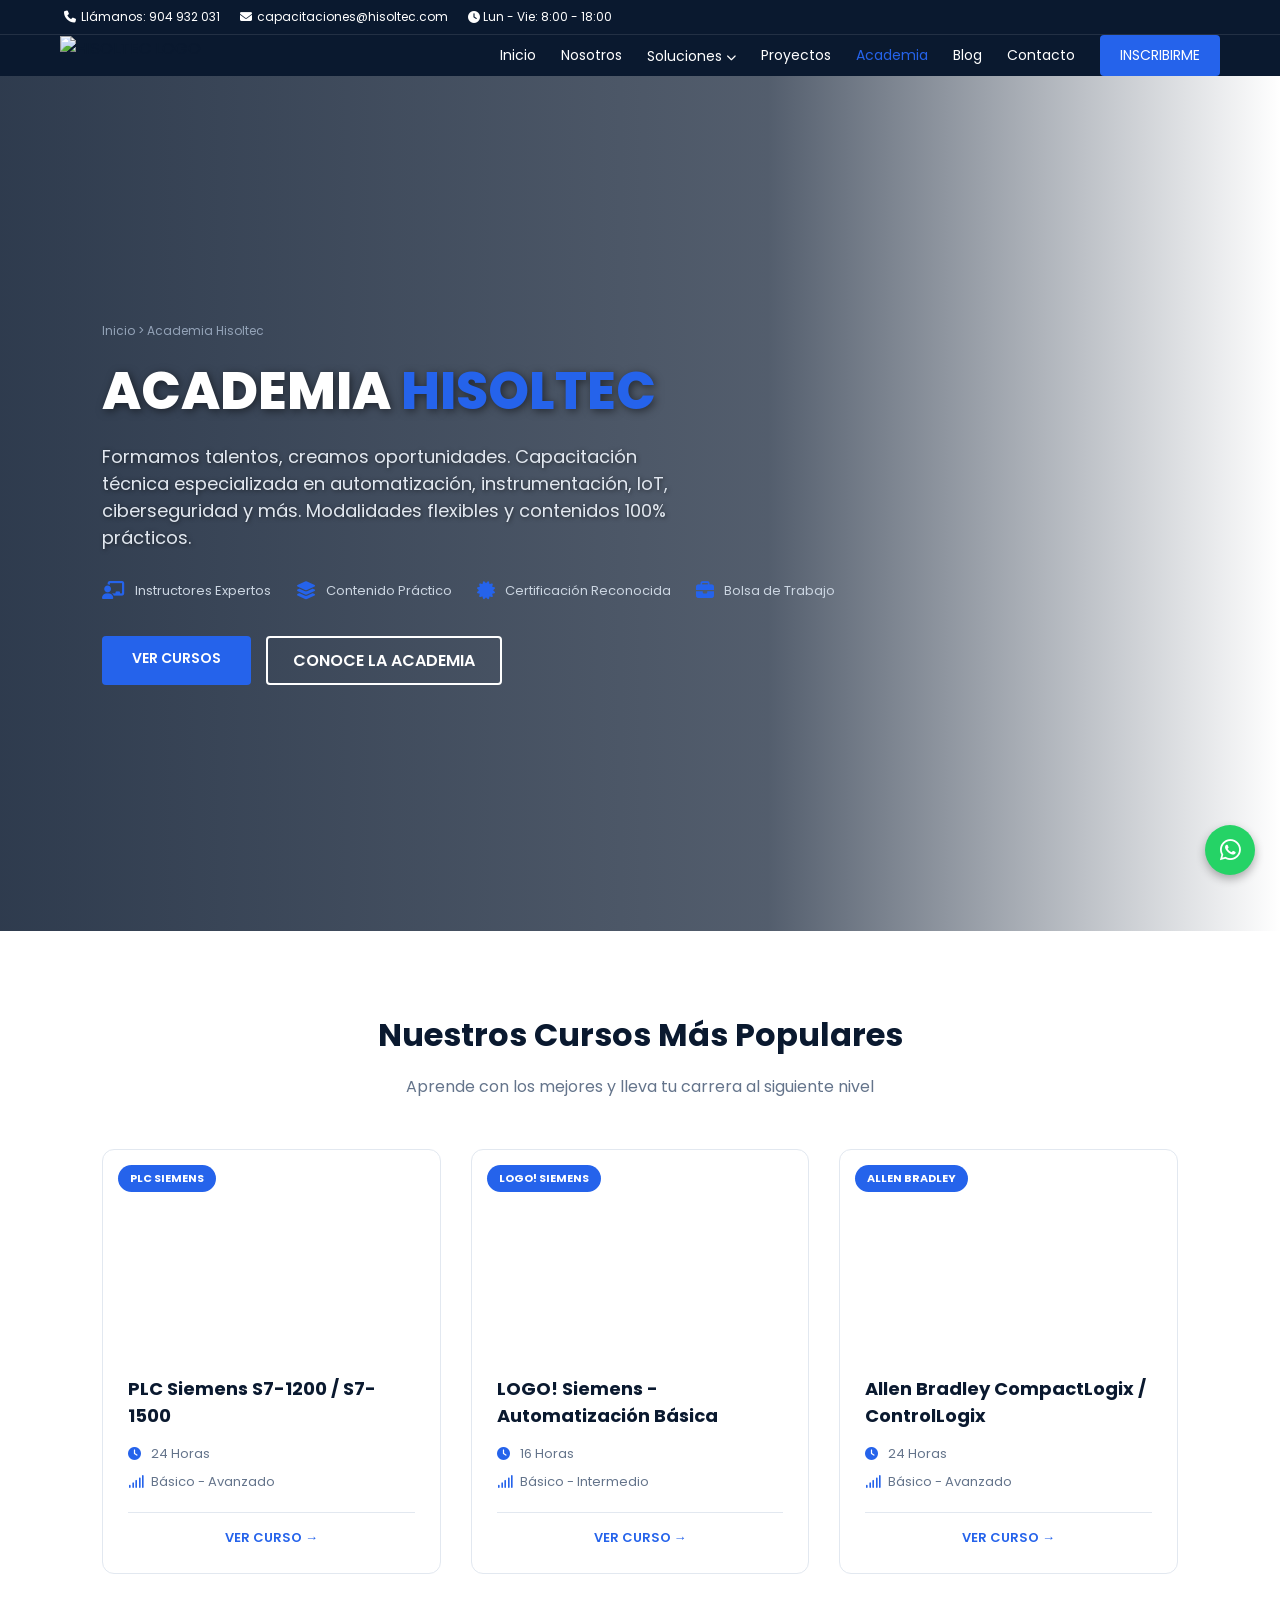
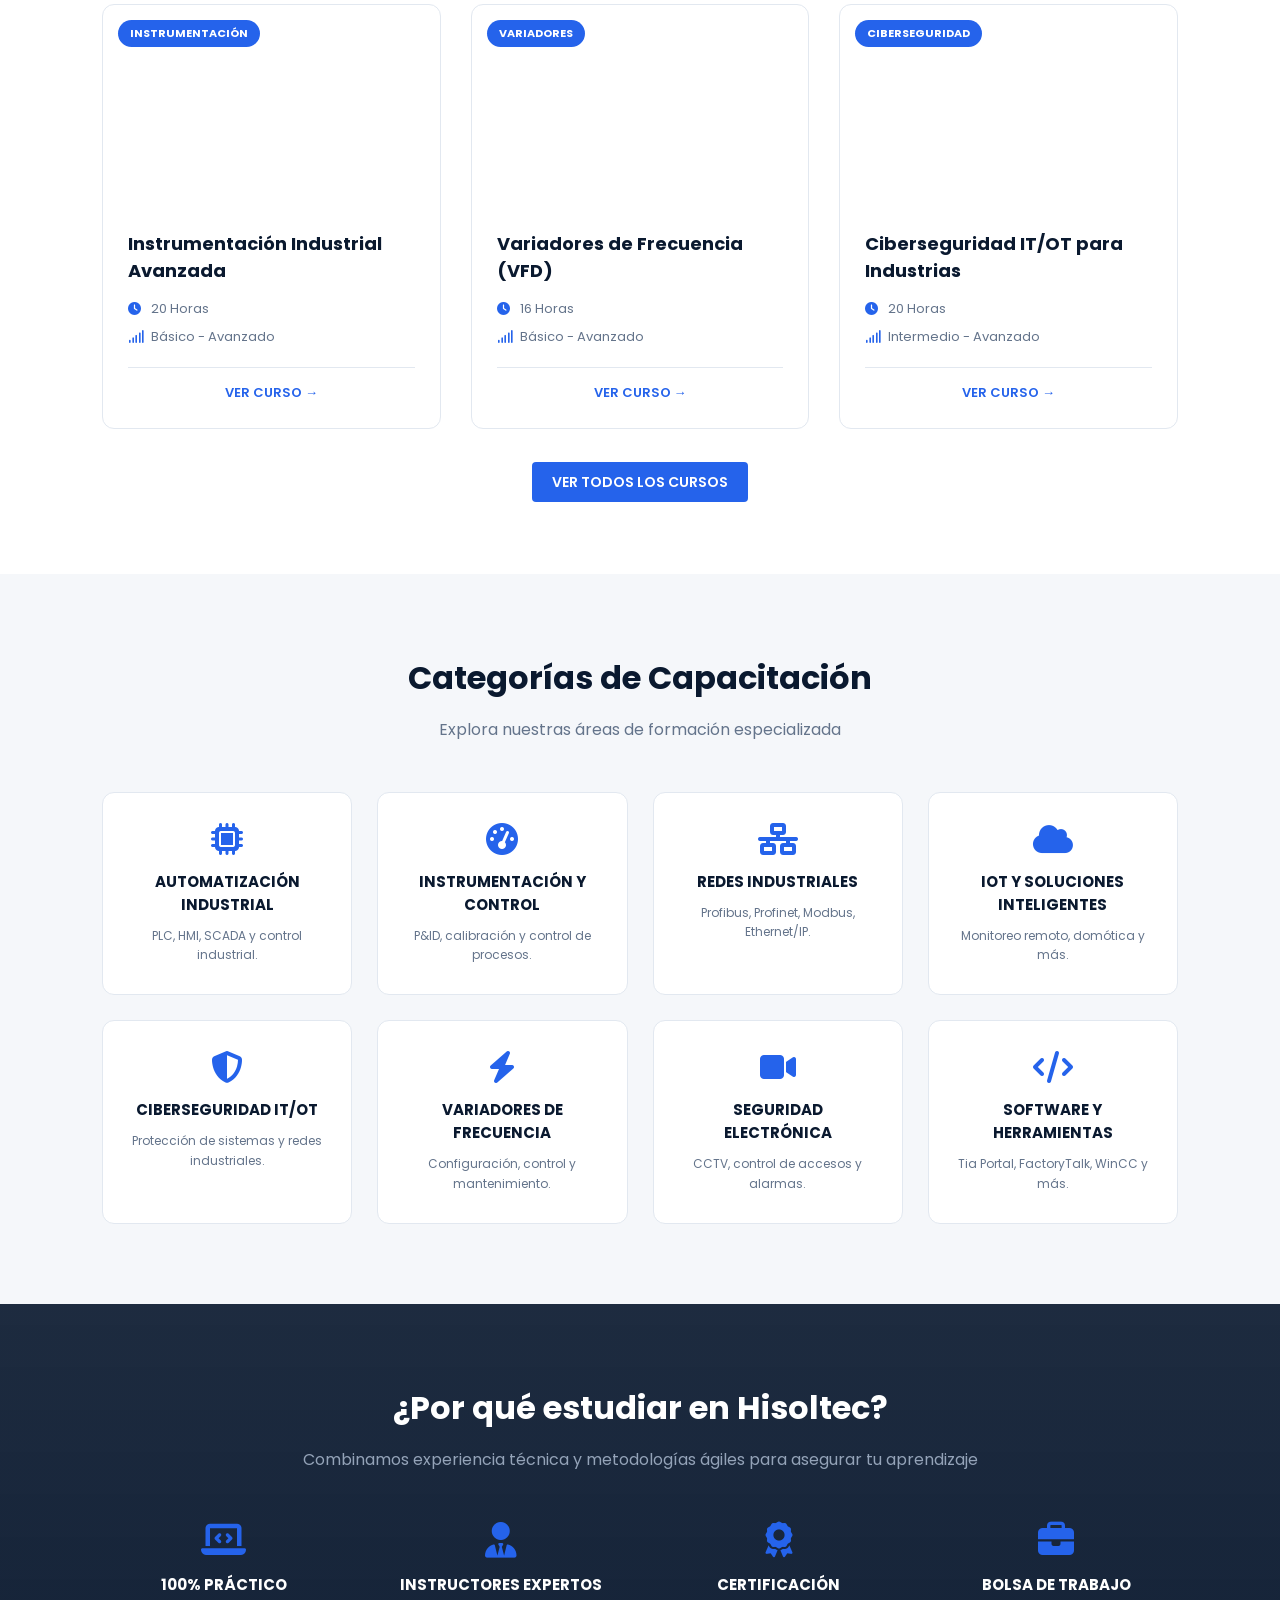
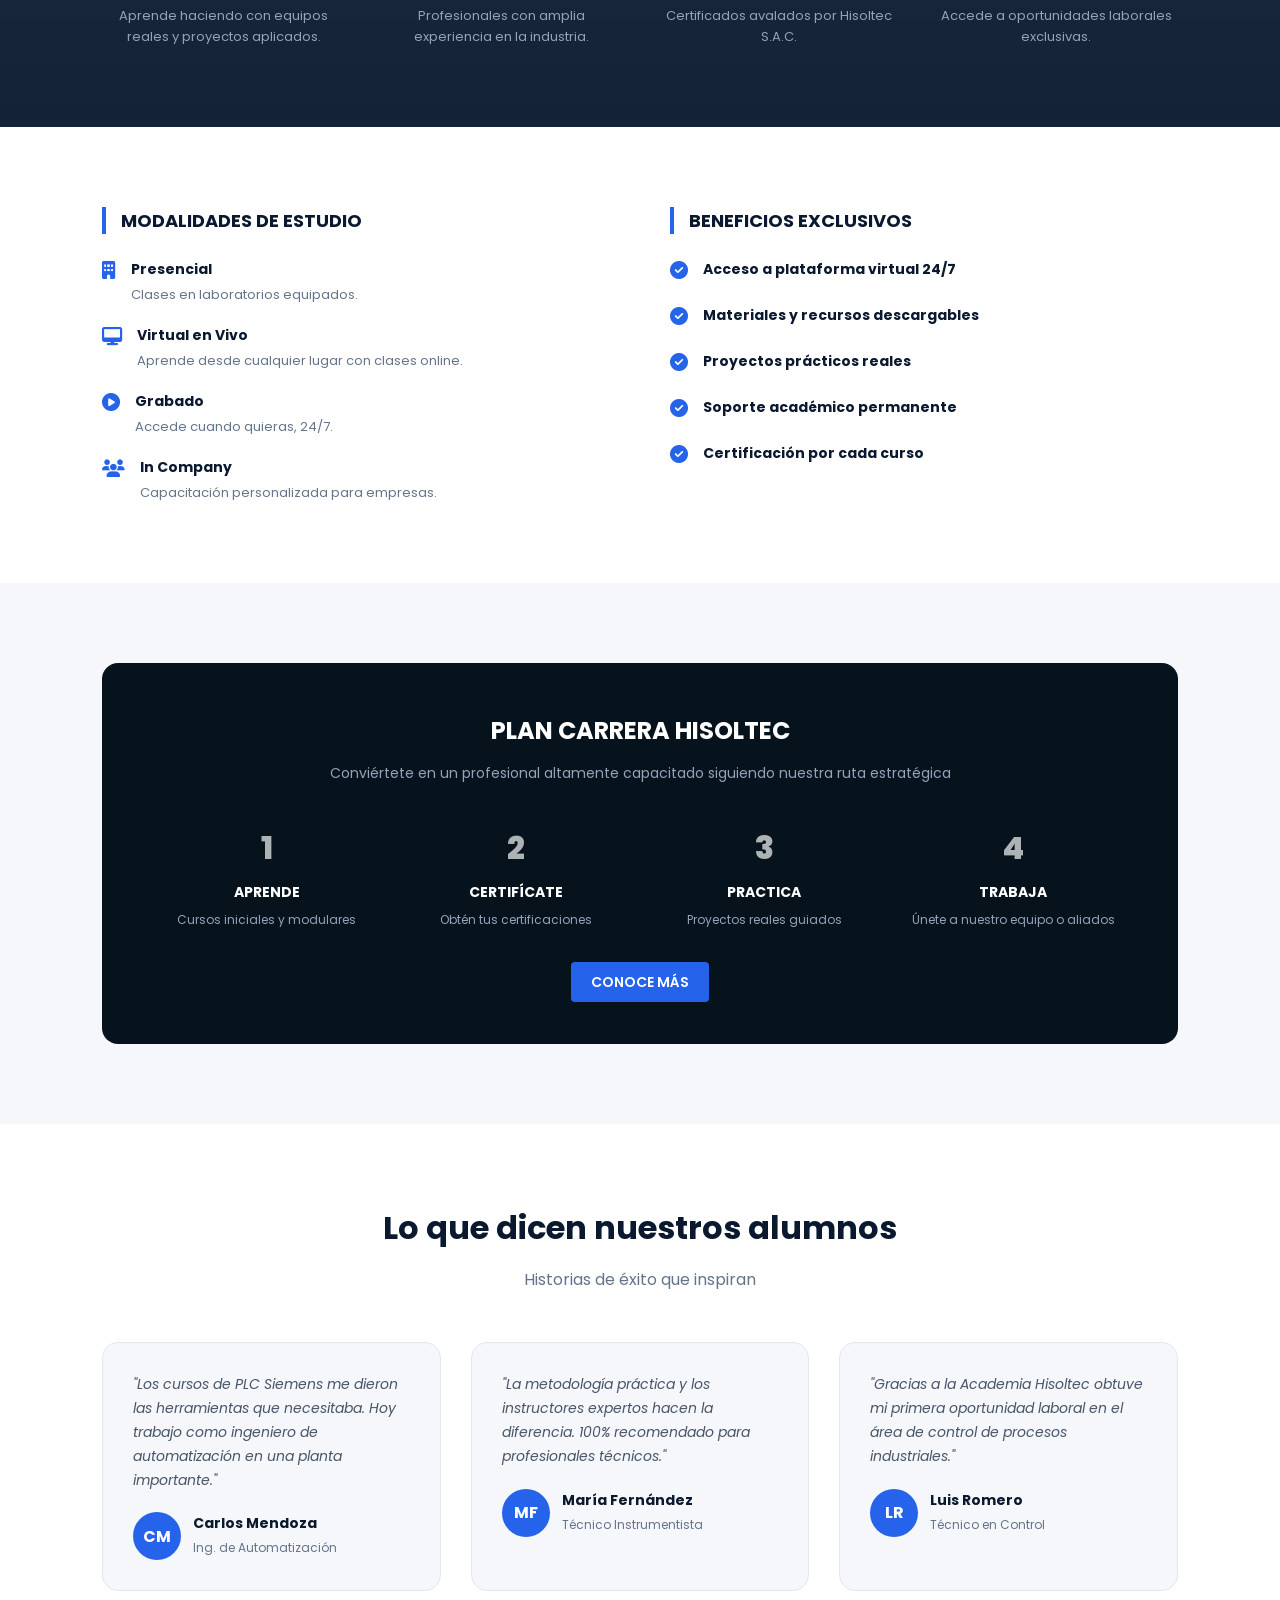
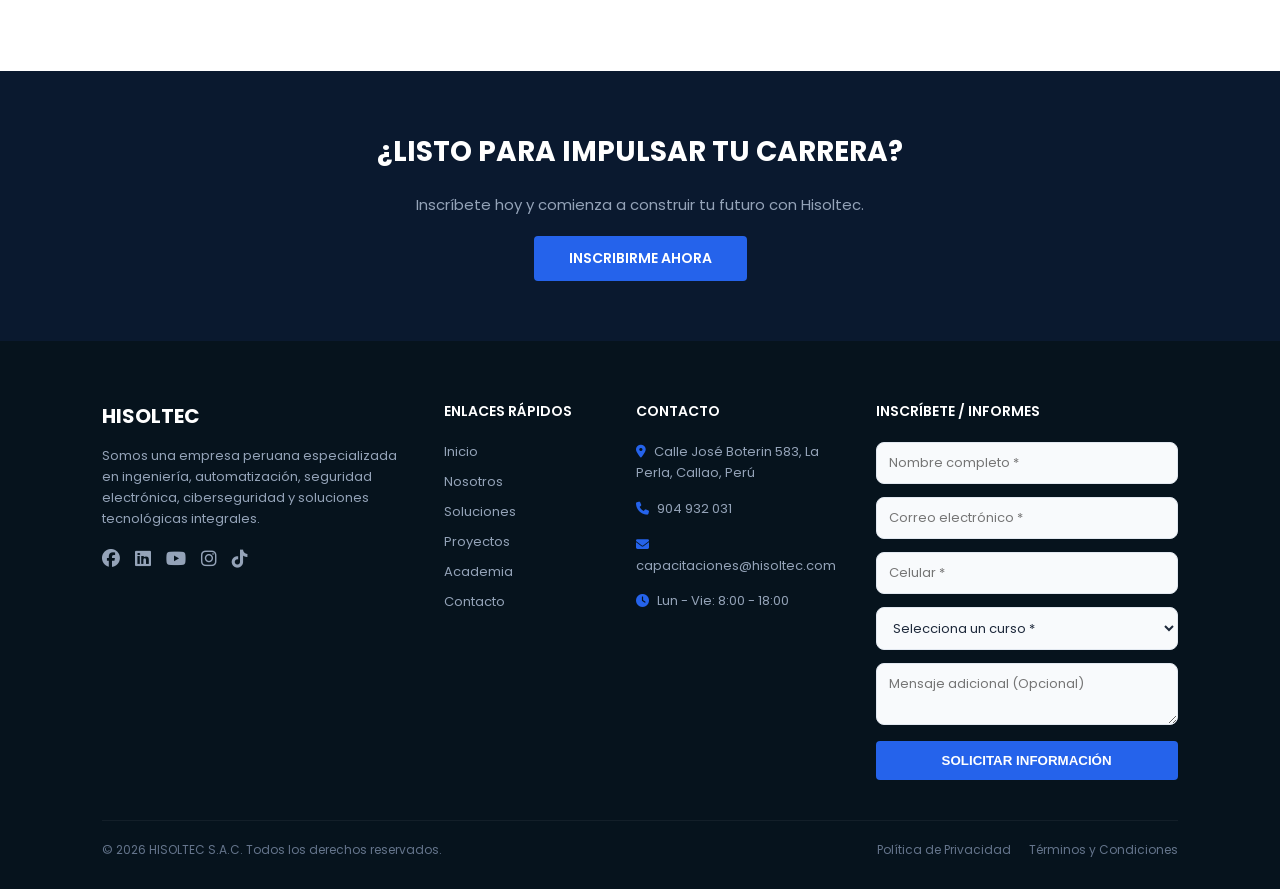
==== cursos.html @ 9ddc1a07 "init commit" ====
<!DOCTYPE html>
<html lang="es">
<head>
    <meta charset="UTF-8">
    <title>HISOLTEC | Academia - Formación en Automatización y Tecnología</title>
    <meta name="viewport" content="width=device-width, initial-scale=1.0">
    <meta name="description" content="Academia Hisoltec - Cursos especializados en automatización industrial, PLC, IoT, ciberseguridad y más. Certificación oficial y bolsa de trabajo.">
    
    <link rel="icon" type="image/png" sizes="32x32" href="favicon_sin_fondo_hst.PNG">
    <link rel="preconnect" href="https://fonts.googleapis.com">
    <link rel="preconnect" href="https://fonts.gstatic.com" crossorigin>
    <link href="https://fonts.googleapis.com/css2?family=Poppins:wght@400;500;600;700;800&display=swap" rel="stylesheet">
    <link rel="stylesheet" href="https://cdnjs.cloudflare.com/ajax/libs/font-awesome/6.4.0/css/all.min.css">
    
    <style>
        /* ===== VARIABLES (HEREDADAS DEL INDEX) ===== */
        :root {
            --primary-dark: #0A192F;
            --electric-blue: #2563EB;
            --accent-green: #00C853;
            --bg-light: #F5F7FA;
            --white: #FFFFFF;
            --text-muted: #64748B;
            --border-color: #E2E8F0;
        }

        * {
            box-sizing: border-box;
            margin: 0;
            padding: 0;
        }

        html {
            scroll-behavior: smooth;
        }

        body {
            font-family: 'Poppins', sans-serif;
            background-color: var(--white);
            color: var(--primary-dark);
            overflow-x: hidden;
        }

        /* TOP BAR INFO */
        .top-bar {
            background-color: var(--primary-dark);
            color: var(--white);
            font-size: 12px;
            padding: 8px 5%;
            display: flex;
            justify-content: space-between;
            align-items: center;
            border-bottom: 1px solid rgba(255,255,255,0.1);
        }

        .top-bar-info {
            display: flex;
            gap: 20px;
        }

        .top-bar-info a {
            color: var(--white);
            text-decoration: none;
            display: flex;
            align-items: center;
            gap: 5px;
        }

        /* HEADER NAV */
        nav {
            background-color: var(--primary-dark);
            padding: 0px clamp(16px, 5%, 60px);
            height: 72Apx;
            position: sticky;
            top: 0;
            z-index: 1000;
            display: flex;
            justify-content: space-between;
            align-items: center;
        }

        .logo img {
            height: 40px;
            display: block;
        }

        .menu-desktop {
            display: flex;
            align-items: center;
            gap: 25px;
        }

        .menu-desktop a {
            color: var(--white);
            text-decoration: none;
            font-size: 14px;
            font-weight: 400;
            transition: color 0.3s;
        }

        .menu-desktop a:hover, .menu-desktop a.active {
            color: var(--electric-blue);
        }

        .dropdown {
            position: relative;
        }
        .dropdown-menu {
            position: absolute;
            top: 100%;
            left: 0;
            background: var(--primary-dark);
            border: 1px solid rgba(255,255,255,0.1);
            display: none;
            flex-direction: column;
            width: 240px;
            padding: 10px 0;
            box-shadow: 0 10px 15px rgba(0,0,0,0.3);
            z-index: 1001;
        }
        .dropdown:hover .dropdown-menu {
            display: flex;
        }
        .dropdown-menu a {
            padding: 10px 20px;
            font-size: 13px;
        }

        .btn-cotizar {
            background-color: var(--electric-blue);
            color: var(--white);
            padding: 10px 20px;
            border-radius: 4px;
            text-decoration: none;
            font-weight: 600;
            font-size: 14px;
            transition: background 0.3s;
        }

        .btn-cotizar:hover {
            background-color: #1d4ed8;
        }

        .hamburger {
            display: none;
            color: var(--white);
            font-size: 24px;
            cursor: pointer;
        }

        /* ===== HERO ACADEMIA ===== */
        .hero-academia {
            background: linear-gradient(90deg, rgba(10,25,47,0.85) 0%, rgba(10,25,47,0.7) 60%, rgba(10,25,47,0) 100%), url('academia_fondo.png') center/cover no-repeat;
            min-height: 95vh;
            display: flex;
            flex-direction: column;
            justify-content: center;
            padding: 0 8%;
            color: var(--white);
        }

        .breadcrumbs {
            font-size: 12px;
            color: #94A3B8;
            margin-bottom: 20px;
        }

        .breadcrumbs a {
            color: #94A3B8;
            text-decoration: none;
        }

        .hero-academia h1 {
            font-size: 52px;
            font-weight: 800;
            max-width: 700px;
            line-height: 1.2;
            margin-bottom: 20px;
            text-shadow: 2px 2px 8px rgba(0,0,0,0.5);
        }

        .hero-academia h1 span {
            color: var(--electric-blue);
        }

        .hero-academia p {
            font-size: 18px;
            color: #E2E8F0;
            max-width: 600px;
            margin-bottom: 30px;
            text-shadow: 1px 1px 4px rgba(0,0,0,0.5);
        }

        .hero-badges {
            display: flex;
            gap: 25px;
            margin-bottom: 35px;
            flex-wrap: wrap;
        }

        .badge-item {
            display: flex;
            align-items: center;
            gap: 10px;
            font-size: 13px;
            color: #CBD5E1;
        }

        .badge-item i {
            color: var(--electric-blue);
            font-size: 18px;
        }

        .hero-btns {
            display: flex;
            gap: 15px;
            flex-wrap: wrap;
        }

        .btn-outline {
            border: 2px solid var(--white);
            color: var(--white);
            padding: 10px 25px;
            border-radius: 4px;
            text-decoration: none;
            font-weight: 600;
            transition: all 0.3s;
        }

        .btn-outline:hover {
            background: var(--white);
            color: var(--primary-dark);
        }

        /* ===== SECCIONES COMUNES ===== */
        section {
            padding: 80px 8%;
        }

        .section-title {
            text-align: center;
            font-size: 32px;
            font-weight: 700;
            margin-bottom: 15px;
        }

        .section-subtitle {
            text-align: center;
            color: var(--text-muted);
            margin-bottom: 50px;
            font-size: 16px;
        }

        /* ===== CURSOS GRID ===== */
        .cursos-grid {
            display: grid;
            grid-template-columns: repeat(auto-fit, minmax(300px, 1fr));
            gap: 30px;
            margin-bottom: 40px;
        }

        .curso-card {
            background: var(--white);
            border: 1px solid var(--border-color);
            border-radius: 12px;
            overflow: hidden;
            transition: transform 0.3s, box-shadow 0.3s;
        }

        .curso-card:hover {
            transform: translateY(-8px);
            box-shadow: 0 15px 30px rgba(0,0,0,0.1);
            border-color: var(--electric-blue);
        }

        .curso-img {
            height: 200px;
            background-size: cover;
            background-position: center;
            position: relative;
        }

        .curso-tag {
            position: absolute;
            top: 15px;
            left: 15px;
            background: var(--electric-blue);
            color: var(--white);
            font-size: 11px;
            font-weight: 700;
            padding: 5px 12px;
            border-radius: 20px;
            text-transform: uppercase;
        }

        .curso-info {
            padding: 25px;
            flex-grow: 1;
        }

        .curso-info h3 {
            font-size: 18px;
            font-weight: 700;
            margin-bottom: 15px;
        }

        .curso-meta {
            font-size: 13px;
            color: var(--text-muted);
            margin-bottom: 20px;
            display: flex;
            flex-direction: column;
            gap: 8px;
        }

        .curso-meta span i {
            width: 20px;
            color: var(--electric-blue);
        }

        .btn-curso-link {
            color: var(--electric-blue);
            text-decoration: none;
            font-size: 13px;
            font-weight: 600;
            text-align: center;
            border-top: 1px solid var(--border-color);
            padding-top: 15px;
            display: block;
            transition: color 0.3s;
            cursor: pointer;
        }

        .btn-curso-link:hover {
            color: #1d4ed8;
        }

        /* ===== CATEGORÍAS GRID ===== */
        .categorias-grid {
            display: grid;
            grid-template-columns: repeat(auto-fit, minmax(250px, 1fr));
            gap: 25px;
        }

        .cat-card {
            background: var(--white);
            border: 1px solid var(--border-color);
            padding: 30px 25px;
            border-radius: 12px;
            text-align: center;
            transition: all 0.3s;
        }

        .cat-card:hover {
            border-color: var(--electric-blue);
            transform: translateY(-5px);
            box-shadow: 0 10px 20px rgba(37,99,235,0.08);
        }

        .cat-card i {
            font-size: 32px;
            color: var(--electric-blue);
            margin-bottom: 15px;
        }

        .cat-card h4 {
            font-size: 15px;
            text-transform: uppercase;
            font-weight: 700;
            margin-bottom: 10px;
        }

        .cat-card p {
            font-size: 12px;
            color: var(--text-muted);
            line-height: 1.6;
        }

        /* ===== WHY STUDY SECTION ===== */
        .why-stud-section {
            background: linear-gradient(rgba(10,25,47,0.92), rgba(10,25,47,0.96)), url('https://images.unsplash.com/photo-1522071820081-009f0129c71c?q=80&w=2000&auto=format') center/cover;
            color: var(--white);
        }

        .why-grid {
            display: grid;
            grid-template-columns: repeat(auto-fit, minmax(220px, 1fr));
            gap: 35px;
            text-align: center;
            max-width: 1200px;
            margin: 0 auto;
        }

        .why-item i {
            font-size: 36px;
            color: var(--electric-blue);
            margin-bottom: 15px;
        }

        .why-item h4 {
            font-size: 15px;
            font-weight: 700;
            text-transform: uppercase;
            margin-bottom: 10px;
        }

        .why-item p {
            font-size: 13px;
            color: #94A3B8;
            line-height: 1.6;
        }

        /* ===== MODALIDADES Y BENEFICIOS ===== */
        .split-container {
            display: grid;
            grid-template-columns: 1fr 1fr;
            gap: 60px;
            align-items: start;
            max-width: 1200px;
            margin: 0 auto;
        }

        .split-col h3 {
            font-size: 18px;
            text-transform: uppercase;
            margin-bottom: 25px;
            border-left: 4px solid var(--electric-blue);
            padding-left: 15px;
        }

        .list-items {
            display: flex;
            flex-direction: column;
            gap: 20px;
        }

        .list-single {
            display: flex;
            gap: 15px;
            align-items: flex-start;
        }

        .list-single i {
            color: var(--electric-blue);
            font-size: 18px;
            margin-top: 3px;
        }

        .list-single h4 {
            font-size: 14px;
            font-weight: 700;
            margin-bottom: 5px;
        }

        .list-single p {
            font-size: 13px;
            color: var(--text-muted);
        }

        /* ===== PLAN CARRERA ===== */
        .plan-carrera-box {
            background-color: #06131D;
            color: var(--white);
            padding: 50px;
            border-radius: 16px;
            text-align: center;
            max-width: 1200px;
            margin: 0 auto;
        }

        .plan-carrera-box h3 {
            font-size: 24px;
            margin-bottom: 15px;
        }

        .plan-steps {
            display: flex;
            justify-content: space-between;
            margin: 40px 0;
            gap: 20px;
            flex-wrap: wrap;
        }

        .p-step {
            flex: 1;
            min-width: 150px;
            position: relative;
        }

        .p-step-num {
            font-size: 32px;
            font-weight: 800;
            color: rgba(255, 255, 255, 0.673);
            margin-bottom: 10px;
        }

        .p-step h4 {
            font-size: 14px;
            text-transform: uppercase;
            margin-bottom: 8px;
        }

        .p-step p {
            font-size: 12px;
            color: #94A3B8;
        }

        /* ===== TESTIMONIOS ===== */
        .testimonios-grid {
            display: grid;
            grid-template-columns: repeat(auto-fit, minmax(300px, 1fr));
            gap: 30px;
            max-width: 1200px;
            margin: 0 auto;
        }

        .testimonio-card {
            background: var(--bg-light);
            padding: 30px;
            border-radius: 16px;
            border: 1px solid var(--border-color);
            transition: transform 0.3s;
        }

        .testimonio-card:hover {
            transform: translateY(-5px);
        }

        .testimonio-card p {
            font-size: 14px;
            font-style: italic;
            color: #475569;
            line-height: 1.7;
            margin-bottom: 20px;
        }

        .testimonio-user {
            display: flex;
            align-items: center;
            gap: 12px;
        }

        .testimonio-avatar {
            width: 48px;
            height: 48px;
            background-color: var(--electric-blue);
            border-radius: 50%;
            display: flex;
            align-items: center;
            justify-content: center;
            color: white;
            font-weight: 700;
            font-size: 16px;
        }

        .testimonio-name {
            font-size: 14px;
            font-weight: 700;
            display: block;
        }

        .testimonio-role {
            font-size: 12px;
            color: var(--text-muted);
        }

        /* ===== CTA FINAL ===== */
        .cta-final {
            background-color: var(--primary-dark);
            color: var(--white);
            text-align: center;
            padding: 60px 5%;
            display: flex;
            flex-direction: column;
            align-items: center;
            gap: 20px;
        }

        .cta-final h2 {
            font-size: 28px;
            font-weight: 700;
        }

        .cta-final p {
            font-size: 15px;
            color: #94A3B8;
        }

        /* ===== FOOTER (HEREDADO DEL INDEX) ===== */
        .main-footer {
            background-color: #06131D;
            color: var(--white);
            padding: 60px 8% 30px 8%;
            font-size: 13px;
        }

        .footer-grid {
            display: grid;
            grid-template-columns: 2fr 1fr 1fr 2fr;
            gap: 40px;
            border-bottom: 1px solid rgba(255,255,255,0.05);
            padding-bottom: 40px;
        }

        .footer-col h4 {
            font-size: 14px;
            font-weight: 600;
            margin-bottom: 20px;
            text-transform: uppercase;
            color: var(--white);
        }

        .footer-col p {
            color: #94A3B8;
            line-height: 1.6;
            margin-bottom: 15px;
        }

        .footer-col ul {
            list-style: none;
        }

        .footer-col ul li {
            margin-bottom: 10px;
        }

        .footer-col ul li a {
            color: #94A3B8;
            text-decoration: none;
            transition: color 0.2s;
        }

        .footer-col ul li a:hover {
            color: var(--electric-blue);
        }

        .social-icons {
            display: flex;
            gap: 15px;
            margin-top: 15px;
        }

        .social-icons a {
            color: #94A3B8;
            font-size: 18px;
            transition: color 0.2s;
        }

        .social-icons a:hover {
            color: var(--electric-blue);
        }

        .footer-form input, .footer-form select, .footer-form textarea {
            width: 100%;
            background: #f8fafc;
            border: 1px solid #e2e8f0;
            padding: 10px 12px;
            border-radius: 8px;
            color: #1e293b;
            margin-bottom: 10px;
            font-family: inherit;
            font-size: 13px;
        }

        .footer-form select option {
            background: #f8fafc;
            color: #1e293b;
        }

        .footer-form button {
            background: var(--electric-blue);
            color: var(--white);
            border: none;
            width: 100%;
            padding: 12px;
            border-radius: 4px;
            font-weight: 600;
            cursor: pointer;
            transition: background 0.3s;
        }

        .footer-form button:hover {
            background: #1d4ed8;
        }

        .error-msg {
            color: #EF4444;
            font-size: 11px;
            margin-top: -5px;
            margin-bottom: 8px;
        }

        .footer-bottom {
            display: flex;
            justify-content: space-between;
            padding-top: 20px;
            color: #64748B;
            font-size: 12px;
        }

        .footer-bottom a {
            color: #64748B;
            text-decoration: none;
            margin-left: 15px;
            cursor: pointer;
        }

        /* ===== WHATSAPP ===== */
        .whatsapp-float {
            position: fixed;
            bottom: 25px;
            right: 25px;
            background-color: #25D366;
            color: white;
            width: 50px;
            height: 50px;
            border-radius: 50%;
            display: flex;
            align-items: center;
            justify-content: center;
            font-size: 24px;
            box-shadow: 0 4px 10px rgba(0,0,0,0.3);
            z-index: 2000;
            text-decoration: none;
        }

        /* ===== MENÚ MÓVIL ===== */
        .mobile-menu-panel {
            position: fixed;
            top: 0;
            right: -100%;
            width: 300px;
            height: 100vh;
            background: rgba(15,18,22,0.95);
            backdrop-filter: blur(8px);
            z-index: 3000;
            transition: right 0.4s cubic-bezier(0.1, 1, 0.1, 1);
            padding: 30px 20px;
            box-shadow: -5px 0 25px rgba(0,0,0,0.4);
            display: flex;
            flex-direction: column;
        }

        .mobile-menu-panel.open {
            right: 0;
        }

        .mobile-header {
            display: flex;
            justify-content: space-between;
            align-items: center;
            margin-bottom: 30px;
            padding-bottom: 15px;
            border-bottom: 1px solid rgba(255,255,255,0.1);
        }

        .mobile-header h3 {
            color: var(--white);
            font-size: 20px;
            font-weight: 700;
        }

        .close-panel {
            color: var(--white);
            font-size: 24px;
            cursor: pointer;
        }

        .mobile-links {
            display: flex;
            flex-direction: column;
            gap: 5px;
        }

        .mobile-link-item {
            display: flex;
            justify-content: space-between;
            align-items: center;
            color: var(--white);
            text-decoration: none;
            font-size: 16px;
            font-weight: 600;
            padding: 12px 0;
            cursor: pointer;
            border-bottom: 1px solid rgba(255,255,255,0.1);
        }

        .mobile-simple-link {
            color: var(--white);
            text-decoration: none;
            font-size: 16px;
            font-weight: 600;
            padding: 12px 0;
            display: block;
            border-bottom: 1px solid rgba(255,255,255,0.1);
        }

        .mobile-submenu {
            display: none;
            flex-direction: column;
            padding-left: 20px;
            margin-bottom: 10px;
            border-left: 2px solid var(--electric-blue);
        }

        .mobile-submenu.open {
            display: flex;
        }

        .mobile-submenu a {
            color: #CBD5E1;
            text-decoration: none;
            font-size: 13px;
            padding: 8px 0;
        }

        .toggle-icon {
            font-size: 12px;
            transition: transform 0.2s;
        }

        .mobile-link-item.open .toggle-icon {
            transform: rotate(180deg);
        }

        .mobile-menu-panel .btn-cotizar {
            margin-top: 30px;
            text-align: center;
        }

        .overlay-bg {
            position: fixed;
            top: 0;
            left: 0;
            width: 100vw;
            height: 100vh;
            background: rgba(0,0,0,0.5);
            z-index: 2500;
            display: none;
        }

        /* ===== TOAST ===== */
        .toast-notification {
            position: fixed;
            top: 30px;
            left: 50%;
            transform: translateX(-50%);
            background: var(--accent-green);
            color: white;
            padding: 12px 25px;
            border-radius: 4px;
            font-weight: 600;
            z-index: 4000;
            opacity: 0;
            visibility: hidden;
            transition: 0.3s;
            font-size: 14px;
        }
        .toast-notification.show {
            opacity: 1;
            visibility: visible;
        }

        /* ===== MODAL ===== */
        .modal {
            display: none;
            position: fixed;
            top: 0;
            left: 0;
            width: 100%;
            height: 100%;
            background: rgba(0, 0, 0, 0.85);
            backdrop-filter: blur(5px);
            z-index: 5000;
            justify-content: center;
            align-items: center;
        }

        .modal-content {
            background: white;
            width: 90%;
            max-width: 700px;
            max-height: 85vh;
            border-radius: 20px;
            overflow: hidden;
            animation: modalFadeIn 0.3s ease;
        }

        @keyframes modalFadeIn {
            from { opacity: 0; transform: translateY(-30px); }
            to { opacity: 1; transform: translateY(0); }
        }

        .modal-header {
            background: var(--primary-dark);
            color: white;
            padding: 20px 25px;
            display: flex;
            justify-content: space-between;
            align-items: center;
        }

        .modal-header h3 {
            margin: 0;
            font-size: 20px;
        }

        .modal-close {
            background: none;
            border: none;
            color: white;
            font-size: 28px;
            cursor: pointer;
        }

        .modal-body {
            padding: 25px;
            overflow-y: auto;
            max-height: calc(85vh - 70px);
        }

        .modal-body h4 {
            color: #0A192F;
            margin: 20px 0 10px 0;
            font-size: 16px;
        }

        .modal-body p {
            color: #64748B;
            line-height: 1.6;
            font-size: 14px;
            margin-bottom: 12px;
        }

        /* ===== LOGIN MODAL PREMIUM ===== */
        .login-modal {
            display: none;
            position: fixed;
            top: 0;
            left: 0;
            width: 100%;
            height: 100%;
            background: rgba(0, 0, 0, 0.85);
            backdrop-filter: blur(8px);
            z-index: 6000;
            justify-content: center;
            align-items: center;
        }

        .login-modal-content {
            background: var(--white);
            width: 90%;
            max-width: 450px;
            border-radius: 24px;
            overflow: hidden;
            animation: modalFadeIn 0.3s ease;
            box-shadow: 0 25px 50px rgba(0,0,0,0.3);
        }

        .login-modal-header {
            background: var(--primary-dark);
            color: white;
            padding: 25px;
            text-align: center;
            position: relative;
        }

        .login-modal-header .login-close {
            position: absolute;
            top: 15px;
            right: 20px;
            background: none;
            border: none;
            color: white;
            font-size: 28px;
            cursor: pointer;
            transition: transform 0.2s;
        }

        .login-modal-header .login-close:hover {
            transform: scale(1.1);
        }

        .login-logo {
            text-align: center;
            margin-bottom: 15px;
        }

        .login-logo img {
            height: 60px;
            width: auto;
        }

        .login-modal-header h3 {
            font-size: 18px;
            font-weight: 600;
            margin-top: 10px;
        }

        .login-modal-header p {
            font-size: 12px;
            color: #94A3B8;
            margin-top: 8px;
        }

        .login-modal-body {
            padding: 35px 30px;
        }

        .login-input-group {
            margin-bottom: 25px;
        }

        .login-input-group label {
            display: block;
            font-size: 13px;
            font-weight: 600;
            color: var(--primary-dark);
            margin-bottom: 8px;
        }

        .login-input-group input {
            width: 100%;
            padding: 14px 16px;
            border: 1px solid var(--border-color);
            border-radius: 12px;
            font-size: 14px;
            font-family: inherit;
            transition: all 0.3s;
        }

        .login-input-group input:focus {
            outline: none;
            border-color: var(--electric-blue);
            box-shadow: 0 0 0 3px rgba(37,99,235,0.1);
        }

        .login-btn {
            width: 100%;
            background: var(--electric-blue);
            color: white;
            border: none;
            padding: 14px;
            border-radius: 12px;
            font-size: 15px;
            font-weight: 600;
            cursor: pointer;
            transition: all 0.3s;
        }

        .login-btn:hover {
            background: #1d4ed8;
            transform: translateY(-2px);
        }

        .login-error {
            background: #FEF2F2;
            color: #DC2626;
            padding: 12px;
            border-radius: 10px;
            font-size: 13px;
            text-align: center;
            margin-top: 20px;
            display: none;
        }

        .login-error.show {
            display: block;
        }

        .login-footer-text {
            text-align: center;
            margin-top: 25px;
            font-size: 12px;
            color: var(--text-muted);
        }

        .login-footer-text a {
            color: var(--electric-blue);
            text-decoration: none;
        }

        /* ===== RESPONSIVE ===== */
        @media (max-width: 1024px) {
            .footer-grid {
                grid-template-columns: 1fr 1fr;
            }
            .split-container {
                grid-template-columns: 1fr;
                gap: 40px;
            }
        }

        @media (max-width: 1050px) {
            nav{
                height: 56px;
            }
            .menu-desktop, .top-bar {
                display: none;
            }
            .hamburger {
                display: block;
            }
            .hero-academia h1 {
                font-size: 32px;
            }
            .footer-grid {
                grid-template-columns: 1fr;
            }
            .footer-bottom {
                flex-direction: column;
                gap: 10px;
                text-align: center;
            }
            section {
                padding: 60px 5%;
            }
            .plan-steps {
                flex-direction: column;
                align-items: center;
            }
        }
    </style>
</head>
<body>

    <div class="overlay-bg" id="overlayBg" onclick="closeMobileMenu()"></div>
    <div class="toast-notification" id="toastSuccess"><i class="fas fa-check-circle"></i> ¡Su solicitud fue enviada con éxito!</div>

    <!-- TOP BAR -->
    <div class="top-bar">
        <div class="top-bar-info">
            <a href="tel:904932031"><i class="fas fa-phone"></i> Llámanos: 904 932 031</a>
            <a href="mailto:capacitaciones@hisoltec.com"><i class="fas fa-envelope"></i> capacitaciones@hisoltec.com</a>
            <span><i class="fas fa-clock"></i> Lun - Vie: 8:00 - 18:00</span>
        </div>
    </div>

    <!-- NAVBAR -->
    <nav>
        <div class="logo">
            <img src="Logo_hisoltec_blanco.png" alt="HISOLTEC LOGO">
        </div>
        <div class="menu-desktop">
            <a href="cursos.html">Inicio</a>
            <a href="index.html#nosotros">Nosotros</a>
            <div class="dropdown">
                <a href="#">Soluciones <i class="fas fa-chevron-down" style="font-size:10px;"></i></a>
                <div class="dropdown-menu">
                    <a href="automatizacion.html">Automatización Industrial</a>
                    <a href="iot.html">IoT y Soluciones Inteligentes</a>
                    <a href="ciberseguridad.html">Ciberseguridad IT/OT</a>
                    <a href="seguridad-electronica.html">Seguridad Electrónica</a>
                    <a href="metalmecanica.html">Metalmecánica y Accesos</a>
                </div>
            </div>
            <a href="index.html#proyectos">Proyectos</a>
            <a href="academia.html" class="active">Academia</a>
            <a href="#blog">Blog</a>
            <a href="#contacto">Contacto</a>
            <a href="#formulario" class="btn-cotizar">INSCRIBIRME</a>
        </div>
        <div class="hamburger" onclick="openMobileMenu()">
            <i class="fas fa-bars"></i>
        </div>
    </nav>

    <!-- MENÚ MÓVIL -->
    <div class="mobile-menu-panel" id="mobilePanel">
        <div class="mobile-header">
            <h3>HISOLTEC</h3>
            <div class="close-panel" onclick="closeMobileMenu()">
                <i class="fas fa-times"></i>
            </div>
        </div>
        <div class="mobile-links">
            <a href="cursos.html" class="mobile-simple-link" onclick="closeMobileMenu()">Inicio</a>
            <a href="index.html#nosotros" class="mobile-simple-link" onclick="closeMobileMenu()">Nosotros</a>
            <div class="mobile-link-item" onclick="toggleSubmenu('submenuSoluciones', this)">
                <span>Soluciones</span>
                <i class="fas fa-chevron-down toggle-icon"></i>
            </div>
            <div class="mobile-submenu" id="submenuSoluciones">
                <a href="automatizacion.html" onclick="closeMobileMenu()">Automatización Industrial</a>
                <a href="iot.html" onclick="closeMobileMenu()">IoT y Soluciones Inteligentes</a>
                <a href="ciberseguridad.html" onclick="closeMobileMenu()">Ciberseguridad IT/OT</a>
                <a href="seguridad-electronica.html" onclick="closeMobileMenu()">Seguridad Electrónica</a>
                <a href="metalmecanica.html" onclick="closeMobileMenu()">Metalmecánica y Accesos</a>
            </div>
            <a href="index.html#proyectos" class="mobile-simple-link" onclick="closeMobileMenu()">Proyectos</a>
            <a href="cursos.html" class="mobile-simple-link active" onclick="closeMobileMenu()">Academia</a>
            <a href="#blog" class="mobile-simple-link" onclick="closeMobileMenu()">Blog</a>
            <a href="#contacto" class="mobile-simple-link" onclick="closeMobileMenu()">Contacto</a>
        </div>
        <a href="#formulario" class="btn-cotizar" onclick="closeMobileMenu()">INSCRIBIRME</a>
    </div>

    <!-- HERO ACADEMIA -->
    <header class="hero-academia">
        <div class="breadcrumbs"><a href="cursos.html">Inicio</a> &gt; <span>Academia Hisoltec</span></div>
        <h1>ACADEMIA <span>HISOLTEC</span></h1>
        <p>Formamos talentos, creamos oportunidades. Capacitación técnica especializada en automatización, instrumentación, IoT, ciberseguridad y más. Modalidades flexibles y contenidos 100% prácticos.</p>
        <div class="hero-badges">
            <div class="badge-item"><i class="fas fa-chalkboard-teacher"></i> Instructores Expertos</div>
            <div class="badge-item"><i class="fas fa-layer-group"></i> Contenido Práctico</div>
            <div class="badge-item"><i class="fas fa-certificate"></i> Certificación Reconocida</div>
            <div class="badge-item"><i class="fas fa-briefcase"></i> Bolsa de Trabajo</div>
        </div>
        <div class="hero-btns">
            <a href="#cursos" class="btn-cotizar" style="padding: 12px 30px;">VER CURSOS</a>
            <a href="#why-us" class="btn-outline">CONOCE LA ACADEMIA</a>
        </div>
    </header>

    <!-- CURSOS DESTACADOS -->
    <section id="cursos">
        <h2 class="section-title">Nuestros Cursos Más Populares</h2>
        <p class="section-subtitle">Aprende con los mejores y lleva tu carrera al siguiente nivel</p>
        
        <div class="cursos-grid">
            <!-- Curso 1: PLC Siemens -->
            <div class="curso-card">
                <div class="curso-img" style="background-image: url('SIEMENS_s7_1200.webp');">
                    <div class="curso-tag">PLC SIEMENS</div>
                </div>
                <div class="curso-info">
                    <h3>PLC Siemens S7-1200 / S7-1500</h3>
                    <div class="curso-meta">
                        <span><i class="fas fa-clock"></i> 24 Horas</span>
                        <span><i class="fas fa-signal"></i> Básico - Avanzado</span>
                    </div>
                    <a href="javascript:void(0)" class="btn-curso-link" onclick="openLoginModal('PLC Siemens S7-1200 / S7-1500')">VER CURSO →</a>
                </div>
            </div>
            
            <!-- Curso 2: LOGO! Siemens -->
            <div class="curso-card">
                <div class="curso-img" style="background-image: url('SIEMENS_logo.jpg');">
                    <div class="curso-tag">LOGO! SIEMENS</div>
                </div>
                <div class="curso-info">
                    <h3>LOGO! Siemens - Automatización Básica</h3>
                    <div class="curso-meta">
                        <span><i class="fas fa-clock"></i> 16 Horas</span>
                        <span><i class="fas fa-signal"></i> Básico - Intermedio</span>
                    </div>
                    <a href="javascript:void(0)" class="btn-curso-link" onclick="openLoginModal('LOGO! Siemens - Automatización Básica')">VER CURSO →</a>
                </div>
            </div>
            
            <!-- Curso 3: Allen Bradley -->
            <div class="curso-card">
                <div class="curso-img" style="background-image: url('CompactLogix.jpg');">
                    <div class="curso-tag">ALLEN BRADLEY</div>
                </div>
                <div class="curso-info">
                    <h3>Allen Bradley CompactLogix / ControlLogix</h3>
                    <div class="curso-meta">
                        <span><i class="fas fa-clock"></i> 24 Horas</span>
                        <span><i class="fas fa-signal"></i> Básico - Avanzado</span>
                    </div>
                    <a href="javascript:void(0)" class="btn-curso-link" onclick="openLoginModal('Allen Bradley CompactLogix / ControlLogix')">VER CURSO →</a>
                </div>
            </div>
            
            <!-- Curso 4: Instrumentación -->
            <div class="curso-card">
                <div class="curso-img" style="background-image: url('instrumentacion.jpg');">
                    <div class="curso-tag">INSTRUMENTACIÓN</div>
                </div>
                <div class="curso-info">
                    <h3>Instrumentación Industrial Avanzada</h3>
                    <div class="curso-meta">
                        <span><i class="fas fa-clock"></i> 20 Horas</span>
                        <span><i class="fas fa-signal"></i> Básico - Avanzado</span>
                    </div>
                    <a href="javascript:void(0)" class="btn-curso-link" onclick="openLoginModal('Instrumentación Industrial Avanzada')">VER CURSO →</a>
                </div>
            </div>
            
            <!-- Curso 5: Variadores -->
            <div class="curso-card">
                <div class="curso-img" style="background-image: url('vfd.png');">
                    <div class="curso-tag">VARIADORES</div>
                </div>
                <div class="curso-info">
                    <h3>Variadores de Frecuencia (VFD)</h3>
                    <div class="curso-meta">
                        <span><i class="fas fa-clock"></i> 16 Horas</span>
                        <span><i class="fas fa-signal"></i> Básico - Avanzado</span>
                    </div>
                    <a href="javascript:void(0)" class="btn-curso-link" onclick="openLoginModal('Variadores de Frecuencia (VFD)')">VER CURSO →</a>
                </div>
            </div>
            
            <!-- Curso 6: Ciberseguridad IT/OT -->
            <div class="curso-card">
                <div class="curso-img" style="background-image: url('ciber_it_ot.png');">
                    <div class="curso-tag">CIBERSEGURIDAD</div>
                </div>
                <div class="curso-info">
                    <h3>Ciberseguridad IT/OT para Industrias</h3>
                    <div class="curso-meta">
                        <span><i class="fas fa-clock"></i> 20 Horas</span>
                        <span><i class="fas fa-signal"></i> Intermedio - Avanzado</span>
                    </div>
                    <a href="javascript:void(0)" class="btn-curso-link" onclick="openLoginModal('Ciberseguridad IT/OT para Industrias')">VER CURSO →</a>
                </div>
            </div>
        </div>
        <div style="text-align: center;">
            <a href="javascript:void(0)" class="btn-cotizar" onclick="openLoginModal('todos')">VER TODOS LOS CURSOS</a>
        </div>
    </section>

    <!-- CATEGORÍAS -->
    <section style="background-color: var(--bg-light);">
        <h2 class="section-title">Categorías de Capacitación</h2>
        <p class="section-subtitle">Explora nuestras áreas de formación especializada</p>
        
        <div class="categorias-grid">
            <div class="cat-card"><i class="fas fa-microchip"></i><h4>Automatización Industrial</h4><p>PLC, HMI, SCADA y control industrial.</p></div>
            <div class="cat-card"><i class="fas fa-tachometer-alt"></i><h4>Instrumentación y Control</h4><p>P&ID, calibración y control de procesos.</p></div>
            <div class="cat-card"><i class="fas fa-network-wired"></i><h4>Redes Industriales</h4><p>Profibus, Profinet, Modbus, Ethernet/IP.</p></div>
            <div class="cat-card"><i class="fas fa-cloud"></i><h4>IoT y Soluciones Inteligentes</h4><p>Monitoreo remoto, domótica y más.</p></div>
            <div class="cat-card"><i class="fas fa-shield-alt"></i><h4>Ciberseguridad IT/OT</h4><p>Protección de sistemas y redes industriales.</p></div>
            <div class="cat-card"><i class="fas fa-bolt"></i><h4>Variadores de Frecuencia</h4><p>Configuración, control y mantenimiento.</p></div>
            <div class="cat-card"><i class="fas fa-video"></i><h4>Seguridad Electrónica</h4><p>CCTV, control de accesos y alarmas.</p></div>
            <div class="cat-card"><i class="fas fa-code"></i><h4>Software y Herramientas</h4><p>Tia Portal, FactoryTalk, WinCC y más.</p></div>
        </div>
    </section>

    <!-- POR QUÉ ESTUDIAR EN HISOLTEC -->
    <section class="why-stud-section" id="why-us">
        <h2 class="section-title">¿Por qué estudiar en Hisoltec?</h2>
        <p class="section-subtitle" style="color: #94A3B8;">Combinamos experiencia técnica y metodologías ágiles para asegurar tu aprendizaje</p>
        
        <div class="why-grid">
            <div class="why-item"><i class="fas fa-laptop-code"></i><h4>100% Práctico</h4><p>Aprende haciendo con equipos reales y proyectos aplicados.</p></div>
            <div class="why-item"><i class="fas fa-user-tie"></i><h4>Instructores Expertos</h4><p>Profesionales con amplia experiencia en la industria.</p></div>
            <div class="why-item"><i class="fas fa-award"></i><h4>Certificación</h4><p>Certificados avalados por Hisoltec S.A.C.</p></div>
            <div class="why-item"><i class="fas fa-briefcase"></i><h4>Bolsa de Trabajo</h4><p>Accede a oportunidades laborales exclusivas.</p></div>
        </div>
    </section>

    <!-- MODALIDADES Y BENEFICIOS -->
    <section>
        <div class="split-container">
            <div class="split-col">
                <h3>Modalidades de Estudio</h3>
                <div class="list-items">
                    <div class="list-single"><i class="fas fa-building"></i><div><h4>Presencial</h4><p>Clases en laboratorios equipados.</p></div></div>
                    <div class="list-single"><i class="fas fa-desktop"></i><div><h4>Virtual en Vivo</h4><p>Aprende desde cualquier lugar con clases online.</p></div></div>
                    <div class="list-single"><i class="fas fa-play-circle"></i><div><h4>Grabado</h4><p>Accede cuando quieras, 24/7.</p></div></div>
                    <div class="list-single"><i class="fas fa-users"></i><div><h4>In Company</h4><p>Capacitación personalizada para empresas.</p></div></div>
                </div>
            </div>
            <div class="split-col">
                <h3>Beneficios Exclusivos</h3>
                <div class="list-items">
                    <div class="list-single"><i class="fas fa-check-circle"></i><div><h4>Acceso a plataforma virtual 24/7</h4></div></div>
                    <div class="list-single"><i class="fas fa-check-circle"></i><div><h4>Materiales y recursos descargables</h4></div></div>
                    <div class="list-single"><i class="fas fa-check-circle"></i><div><h4>Proyectos prácticos reales</h4></div></div>
                    <div class="list-single"><i class="fas fa-check-circle"></i><div><h4>Soporte académico permanente</h4></div></div>
                    <div class="list-single"><i class="fas fa-check-circle"></i><div><h4>Certificación por cada curso</h4></div></div>
                </div>
            </div>
        </div>
    </section>

    <!-- PLAN CARRERA -->
    <section style="background-color: var(--bg-light);">
        <div class="plan-carrera-box">
            <h3>PLAN CARRERA HISOLTEC</h3>
            <p style="color: #94A3B8; font-size:14px;">Conviértete en un profesional altamente capacitado siguiendo nuestra ruta estratégica</p>
            <div class="plan-steps">
                <div class="p-step"><div class="p-step-num">1</div><h4>Aprende</h4><p>Cursos iniciales y modulares</p></div>
                <div class="p-step"><div class="p-step-num">2</div><h4>Certifícate</h4><p>Obtén tus certificaciones</p></div>
                <div class="p-step"><div class="p-step-num">3</div><h4>Practica</h4><p>Proyectos reales guiados</p></div>
                <div class="p-step"><div class="p-step-num">4</div><h4>Trabaja</h4><p>Únete a nuestro equipo o aliados</p></div>
            </div>
            <a href="javascript:void(0)" class="btn-cotizar" onclick="openLoginModal('plan-carrera')">CONOCE MÁS</a>
        </div>
    </section>

    <!-- TESTIMONIOS -->
    <section>
        <h2 class="section-title">Lo que dicen nuestros alumnos</h2>
        <p class="section-subtitle">Historias de éxito que inspiran</p>
        
        <div class="testimonios-grid">
            <div class="testimonio-card">
                <p>"Los cursos de PLC Siemens me dieron las herramientas que necesitaba. Hoy trabajo como ingeniero de automatización en una planta importante."</p>
                <div class="testimonio-user">
                    <div class="testimonio-avatar">CM</div>
                    <div><span class="testimonio-name">Carlos Mendoza</span><span class="testimonio-role">Ing. de Automatización</span></div>
                </div>
            </div>
            <div class="testimonio-card">
                <p>"La metodología práctica y los instructores expertos hacen la diferencia. 100% recomendado para profesionales técnicos."</p>
                <div class="testimonio-user">
                    <div class="testimonio-avatar">MF</div>
                    <div><span class="testimonio-name">María Fernández</span><span class="testimonio-role">Técnico Instrumentista</span></div>
                </div>
            </div>
            <div class="testimonio-card">
                <p>"Gracias a la Academia Hisoltec obtuve mi primera oportunidad laboral en el área de control de procesos industriales."</p>
                <div class="testimonio-user">
                    <div class="testimonio-avatar">LR</div>
                    <div><span class="testimonio-name">Luis Romero</span><span class="testimonio-role">Técnico en Control</span></div>
                </div>
            </div>
        </div>
    </section>

    <!-- CTA FINAL -->
    <div class="cta-final">
        <h2>¿LISTO PARA IMPULSAR TU CARRERA?</h2>
        <p>Inscríbete hoy y comienza a construir tu futuro con Hisoltec.</p>
        <a href="#formulario" class="btn-cotizar" style="padding: 12px 35px;">INSCRIBIRME AHORA</a>
    </div>

    <!-- FOOTER -->
    <footer class="main-footer" id="nosotros">
        <div class="footer-grid">
            <div class="footer-col">
                <h3 style="font-size: 20px; font-weight: 700; margin-bottom: 15px; color: var(--white);">HISOLTEC</h3>
                <p>Somos una empresa peruana especializada en ingeniería, automatización, seguridad electrónica, ciberseguridad y soluciones tecnológicas integrales.</p>
                <div class="social-icons">
                    <a href="https://www.facebook.com/profile.php?id=61583769705412"><i class="fab fa-facebook"></i></a>
                    <a href="https://www.linkedin.com/company/hisoltec-sac/"><i class="fab fa-linkedin"></i></a>
                    <a href="https://www.youtube.com/@HISOLTECSAC"><i class="fab fa-youtube"></i></a>
                    <a href="https://www.instagram.com/hisoltec_sac/"><i class="fab fa-instagram"></i></a>
                    <a href="https://www.tiktok.com/@hisoltec.sac"><i class="fab fa-tiktok"></i></a>
                </div>
            </div>
            <div class="footer-col">
                <h4>Enlaces Rápidos</h4>
                <ul>
                    <li><a href="cursos.html">Inicio</a></li>
                    <li><a href="#nosotros">Nosotros</a></li>
                    <li><a href="index.html#soluciones">Soluciones</a></li>
                    <li><a href="index.html#proyectos">Proyectos</a></li>
                    <li><a href="cursos.html">Academia</a></li>
                    <li><a href="#contacto">Contacto</a></li>
                </ul>
            </div>
            <div class="footer-col" id="contacto">
                <h4>Contacto</h4>
                <p><i class="fas fa-map-marker-alt" style="color:var(--electric-blue); margin-right:5px;"></i> Calle José Boterin 583, La Perla, Callao, Perú</p>
                <p><i class="fas fa-phone" style="color:var(--electric-blue); margin-right:5px;"></i> 904 932 031</p>
                <p><i class="fas fa-envelope" style="color:var(--electric-blue); margin-right:5px;"></i> capacitaciones@hisoltec.com</p>
                <p><i class="fas fa-clock" style="color:var(--electric-blue); margin-right:5px;"></i> Lun - Vie: 8:00 - 18:00</p>
            </div>
            <div class="footer-col" id="formulario">
                <h4>Inscríbete / Informes</h4>
                <form id="contactForm" class="footer-form" novalidate>
                    <input type="text" id="nombre" name="nombre" placeholder="Nombre completo *">
                    <div class="error-msg" id="error-nombre"></div>
                    <input type="email" id="correo" name="correo" placeholder="Correo electrónico *">
                    <div class="error-msg" id="error-correo"></div>
                    <input type="tel" id="celular" name="celular" placeholder="Celular *">
                    <div class="error-msg" id="error-celular"></div>
                    <select id="curso" name="curso">
                        <option value="">Selecciona un curso *</option>
                        <option value="PLC Siemens S7-1200 / S7-1500">PLC Siemens S7-1200 / S7-1500</option>
                        <option value="LOGO! Siemens">LOGO! Siemens - Automatización Básica</option>
                        <option value="Allen Bradley CompactLogix">Allen Bradley CompactLogix</option>
                        <option value="Instrumentación Industrial">Instrumentación Industrial Avanzada</option>
                        <option value="Variadores de Frecuencia">Variadores de Frecuencia (VFD)</option>
                        <option value="Ciberseguridad IT/OT">Ciberseguridad IT/OT para Industrias</option>
                    </select>
                    <div class="error-msg" id="error-curso"></div>
                    <textarea id="mensaje" name="mensaje" rows="2" placeholder="Mensaje adicional (Opcional)"></textarea>
                    <button type="submit" id="submitBtn">SOLICITAR INFORMACIÓN</button>
                </form>
            </div>
        </div>
        <div class="footer-bottom">
            <div>© 2026 HISOLTEC S.A.C. Todos los derechos reservados.</div>
            <div>
                <a href="javascript:void(0)" onclick="openModalPrivacidad()">Política de Privacidad</a>
                <a href="javascript:void(0)" onclick="openModalTerminos()">Términos y Condiciones</a>
            </div>
        </div>
    </footer>

    <a href="https://wa.me/51904932031" class="whatsapp-float" target="_blank"><i class="fab fa-whatsapp"></i></a>

    <!-- LOGIN MODAL PREMIUM -->
    <div id="loginModal" class="login-modal">
        <div class="login-modal-content">
            <div class="login-modal-header">
                <button class="login-close" onclick="closeLoginModal()">&times;</button>
                <div class="login-logo">
                    <img src="Logo_hisoltec_blanco.png" alt="HISOLTEC ACADEMY">
                </div>
                <h3>ACCESO ACADEMIA</h3>
                <p>Ingresa tus credenciales para acceder al curso</p>
            </div>
            <div class="login-modal-body">
                <div class="login-input-group">
                    <label><i class="fas fa-user"></i> Usuario</label>
                    <input type="text" id="loginUser" placeholder="">
                </div>
                <div class="login-input-group">
                    <label><i class="fas fa-lock"></i> Contraseña</label>
                    <input type="password" id="loginPassword" placeholder="••••••••">
                </div>
                <button class="login-btn" onclick="validateLogin()">
                    <i class="fas fa-arrow-right-to-bracket"></i> ACCEDER AL CURSO
                </button>
                <div id="loginError" class="login-error">
                    <i class="fas fa-exclamation-triangle"></i> Usuario o contraseña incorrectos
                </div>
                <div class="login-footer-text">
                    ¿No tienes cuenta? <a href="#formulario">Contáctanos</a> para obtener acceso
                </div>
            </div>
        </div>
    </div>

    <!-- MODALES TÉRMINOS Y PRIVACIDAD -->
    <div id="modalTerminos" class="modal">
        <div class="modal-content">
            <div class="modal-header"><h3>Términos y Condiciones</h3><button class="modal-close" onclick="closeModal()">&times;</button></div>
            <div class="modal-body">
                <p><strong>Última actualización:</strong> 2026</p><hr>
                <h4>1. Aceptación de los Términos</h4><p>Al acceder y utilizar el sitio web de HISOLTEC SAC, usted acepta cumplir con estos Términos y Condiciones.</p>
                <h4>2. Servicios</h4><p>HISOLTEC SAC ofrece servicios de automatización industrial, IoT, ciberseguridad IT/OT, seguridad electrónica y metalmecánica.</p>
                <h4>3. Cotizaciones y Presupuestos</h4><p>Las cotizaciones son referenciales. El presupuesto final será enviado por nuestro equipo comercial.</p>
                <h4>4. Propiedad Intelectual</h4><p>Todo el contenido es propiedad de HISOLTEC SAC.</p>
                <h4>5. Contacto</h4><p>Para consultas: ventas@hisoltec.com - 904 932 031</p>
                <hr><button class="btn-cotizar" onclick="closeModal()" style="margin-top: 10px;">Cerrar</button>
            </div>
        </div>
    </div>

    <div id="modalPrivacidad" class="modal">
        <div class="modal-content">
            <div class="modal-header"><h3>Política de Privacidad</h3><button class="modal-close" onclick="closeModalPrivacidad()">&times;</button></div>
            <div class="modal-body">
                <p><strong>Última actualización:</strong> 2026</p><hr>
                <h4>1. Información que Recopilamos</h4><p>Recopilamos nombre, correo, teléfono y curso de interés.</p>
                <h4>2. Uso de la Información</h4><p>Usamos su información para responder consultas y enviar información sobre cursos.</p>
                <h4>3. Protección de Datos</h4><p>Implementamos medidas de seguridad para proteger su información.</p>
                <h4>4. Contacto</h4><p>capacitaciones@hisoltec.com - 904 932 031</p>
                <hr><button class="btn-cotizar" onclick="closeModalPrivacidad()" style="margin-top: 10px;">Cerrar</button>
            </div>
        </div>
    </div>

    <script>
        // Menú móvil
        const mobilePanel = document.getElementById('mobilePanel');
        const overlayBg = document.getElementById('overlayBg');
        
        function openMobileMenu() { mobilePanel.classList.add('open'); overlayBg.style.display = 'block'; }
        function closeMobileMenu() { mobilePanel.classList.remove('open'); overlayBg.style.display = 'none'; }
        
        function toggleSubmenu(submenuId, element) {
            const submenu = document.getElementById(submenuId);
            submenu.classList.toggle('open');
            element.classList.toggle('open');
        }
        
        // Modales
        function openModalTerminos() { document.getElementById('modalTerminos').style.display = 'flex'; document.body.style.overflow = 'hidden'; }
        function closeModal() { document.getElementById('modalTerminos').style.display = 'none'; document.body.style.overflow = 'auto'; }
        function openModalPrivacidad() { document.getElementById('modalPrivacidad').style.display = 'flex'; document.body.style.overflow = 'hidden'; }
        function closeModalPrivacidad() { document.getElementById('modalPrivacidad').style.display = 'none'; document.body.style.overflow = 'auto'; }
        
        window.onclick = function(event) {
            const modalTerminos = document.getElementById('modalTerminos');
            const modalPrivacidad = document.getElementById('modalPrivacidad');
            const loginModal = document.getElementById('loginModal');
            if (event.target === modalTerminos) closeModal();
            if (event.target === modalPrivacidad) closeModalPrivacidad();
            if (event.target === loginModal) closeLoginModal();
        }
        
        // ===== LOGIN SYSTEM =====
        let selectedCourse = '';
        
        // Credenciales válidas
        const validCredentials = [
            { user: "Hisoltec.S.A.C", pass: "Rosy&Tony_20", course: "todos" }
        ];
        
        function openLoginModal(courseName) {
            selectedCourse = courseName;
            document.getElementById('loginModal').style.display = 'flex';
            document.body.style.overflow = 'hidden';
            document.getElementById('loginUser').value = '';
            document.getElementById('loginPassword').value = '';
            document.getElementById('loginError').classList.remove('show');
        }
        
        function closeLoginModal() {
            document.getElementById('loginModal').style.display = 'none';
            document.body.style.overflow = 'auto';
            selectedCourse = '';
        }
        
        function validateLogin() {
            const user = document.getElementById('loginUser').value.trim();
            const password = document.getElementById('loginPassword').value.trim();
            const errorDiv = document.getElementById('loginError');
            
            if (!user || !password) {
                errorDiv.innerHTML = '<i class="fas fa-exclamation-triangle"></i> Por favor ingresa usuario y contraseña';
                errorDiv.classList.add('show');
                return;
            }
            
            const isValid = validCredentials.some(cred => {
                if (cred.course === "todos" && cred.user === user && cred.pass === password) {
                    return true;
                }
                if (cred.user === user && cred.pass === password && cred.course === selectedCourse) {
                    return true;
                }
                return false;
            });
            
            if (isValid) {
                errorDiv.classList.remove('show');
                sessionStorage.setItem('loggedIn', 'true');
                sessionStorage.setItem('userEmail', user);
                // Redirigir a la página de cursos
                window.location.href = 'cursos.html';
            } else {
                errorDiv.innerHTML = '<i class="fas fa-exclamation-triangle"></i> Usuario o contraseña incorrectos. Verifica tus credenciales.';
                errorDiv.classList.add('show');
            }
        }
        
        // Formulario de contacto
        const contactForm = document.getElementById('contactForm');
        const submitBtn = document.getElementById('submitBtn');
        const toast = document.getElementById('toastSuccess');
        
        function setError(fieldId, message) { const errorDiv = document.getElementById(`error-${fieldId}`); if (errorDiv) errorDiv.textContent = message; }
        function clearErrors() { document.querySelectorAll('.error-msg').forEach(el => el.textContent = ''); }
        function isValidEmail(email) { return /^[^\s@]+@[^\s@]+\.[^\s@]+$/.test(email); }
        function isValidPhone(phone) { return /^9\d{8}$/.test(phone); }
        
        if (contactForm) {
            contactForm.addEventListener('submit', async function(e) {
                e.preventDefault();
                clearErrors();
                
                const nombre = document.getElementById('nombre')?.value.trim() || '';
                const correo = document.getElementById('correo')?.value.trim() || '';
                const celular = document.getElementById('celular')?.value.trim() || '';
                const curso = document.getElementById('curso')?.value || '';
                
                let hasErrors = false;
                if (!nombre) { setError('nombre', 'Por favor ingresa tu nombre.'); hasErrors = true; }
                if (!correo) { setError('correo', 'El correo electrónico es obligatorio.'); hasErrors = true; } 
                else if (!isValidEmail(correo)) { setError('correo', 'Ingresa un correo válido.'); hasErrors = true; }
                if (!celular) { setError('celular', 'El número de celular es obligatorio.'); hasErrors = true; } 
                else if (!isValidPhone(celular)) { setError('celular', 'Debe tener 9 dígitos y empezar con 9.'); hasErrors = true; }
                if (!curso) { setError('curso', 'Selecciona un curso de interés.'); hasErrors = true; }
                if (hasErrors) return;
                
                submitBtn.disabled = true;
                submitBtn.textContent = 'Enviando...';
                const formData = new FormData(contactForm);
                try {
                    const response = await fetch('https://formspree.io/f/xpqyjqoe', { method: 'POST', body: formData, headers: { 'Accept': 'application/json' } });
                    if (response.ok) {
                        contactForm.reset();
                        toast.classList.add('show');
                        setTimeout(() => { toast.classList.remove('show'); }, 4000);
                    } else { alert('Hubo un problema al enviar el mensaje. Intente de nuevo.'); }
                } catch (error) { alert('Error de conexión. Verifique su internet.'); }
                finally { submitBtn.disabled = false; submitBtn.textContent = 'SOLICITAR INFORMACIÓN'; }
            });
        }
    </script>
</body>
</html>
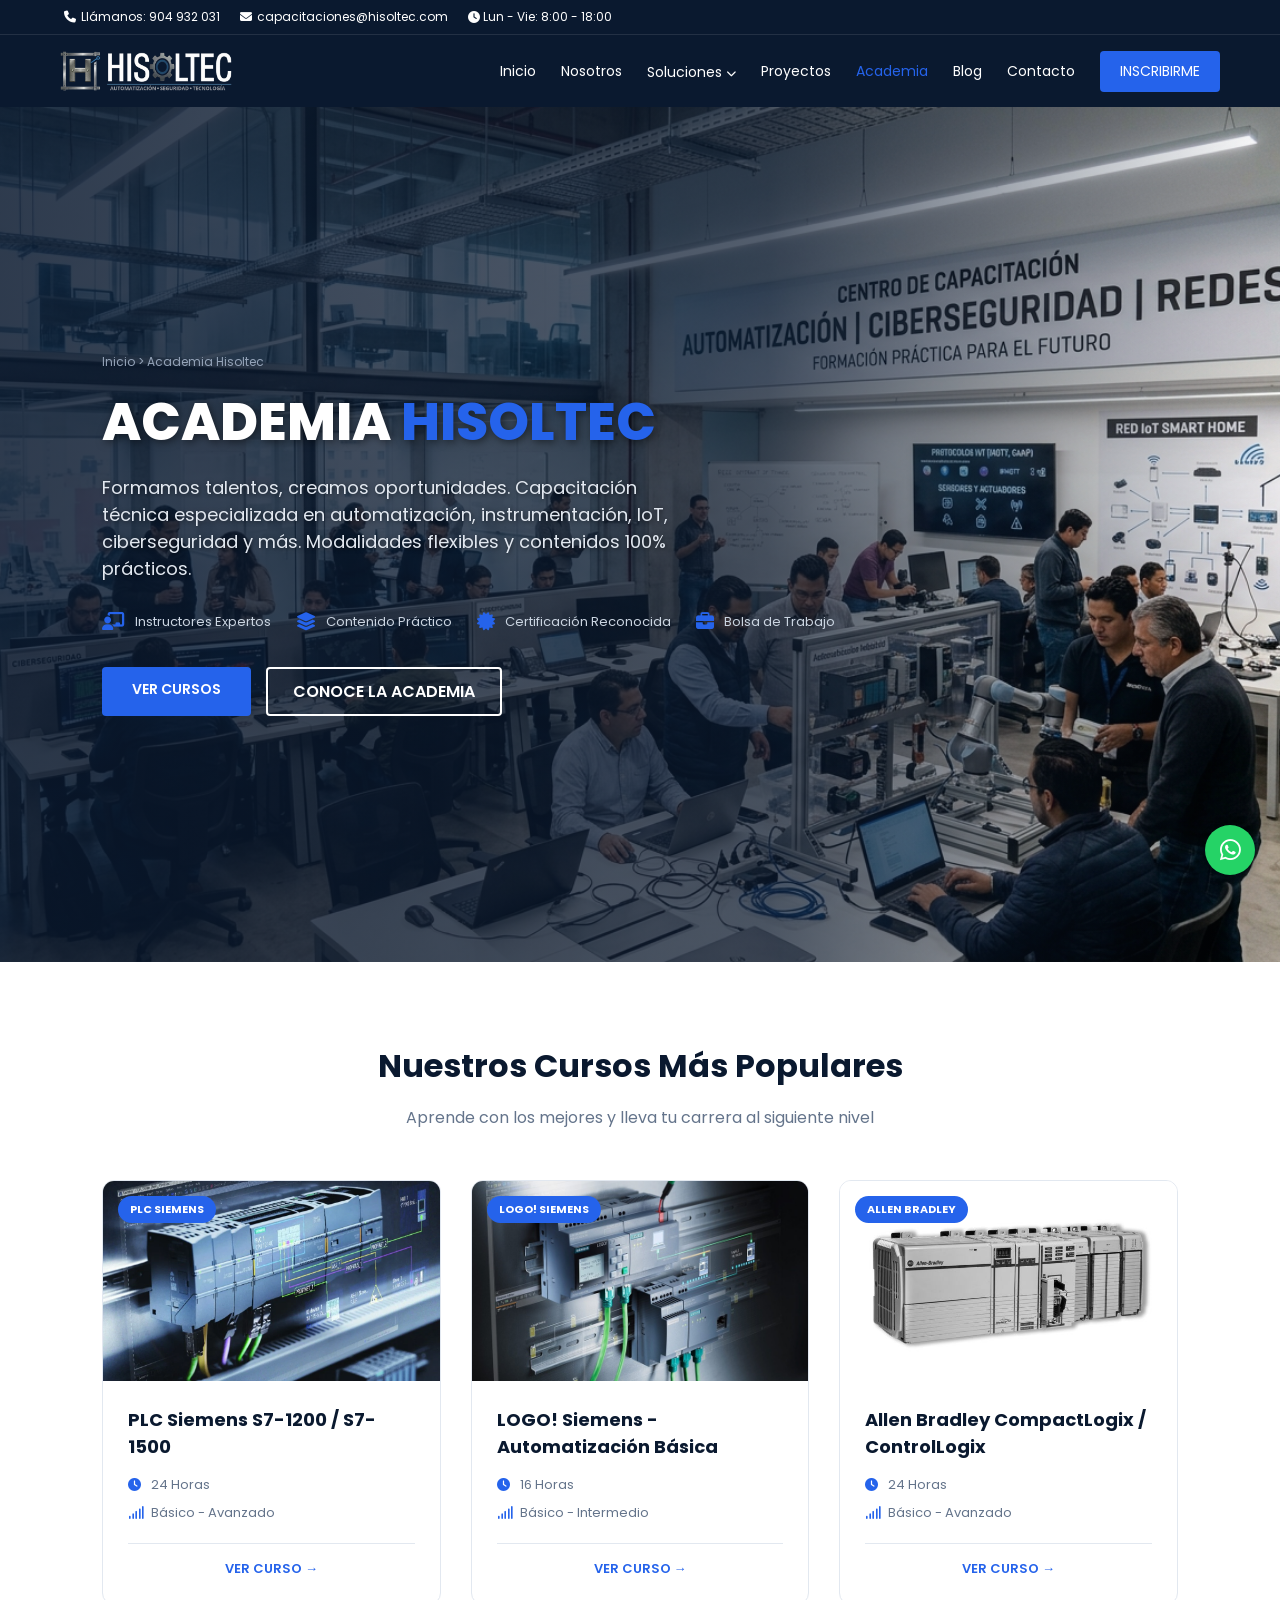
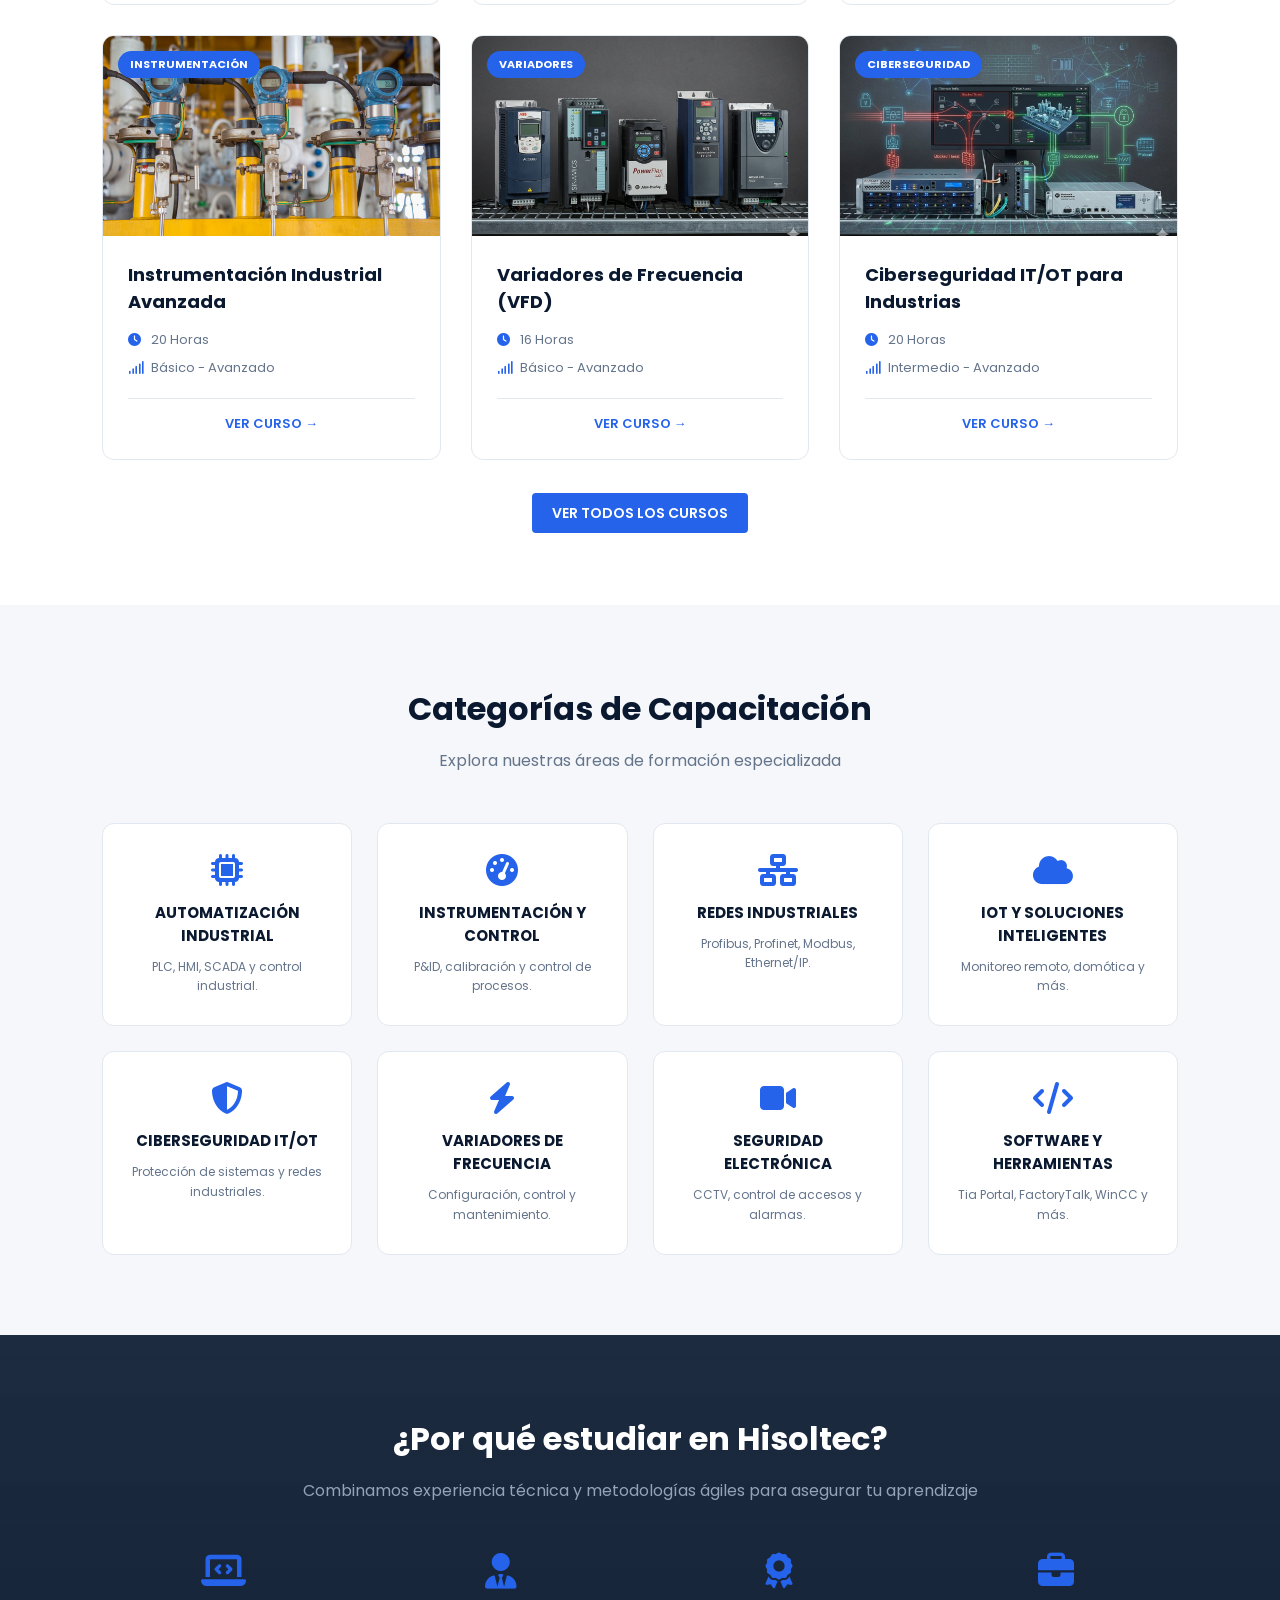
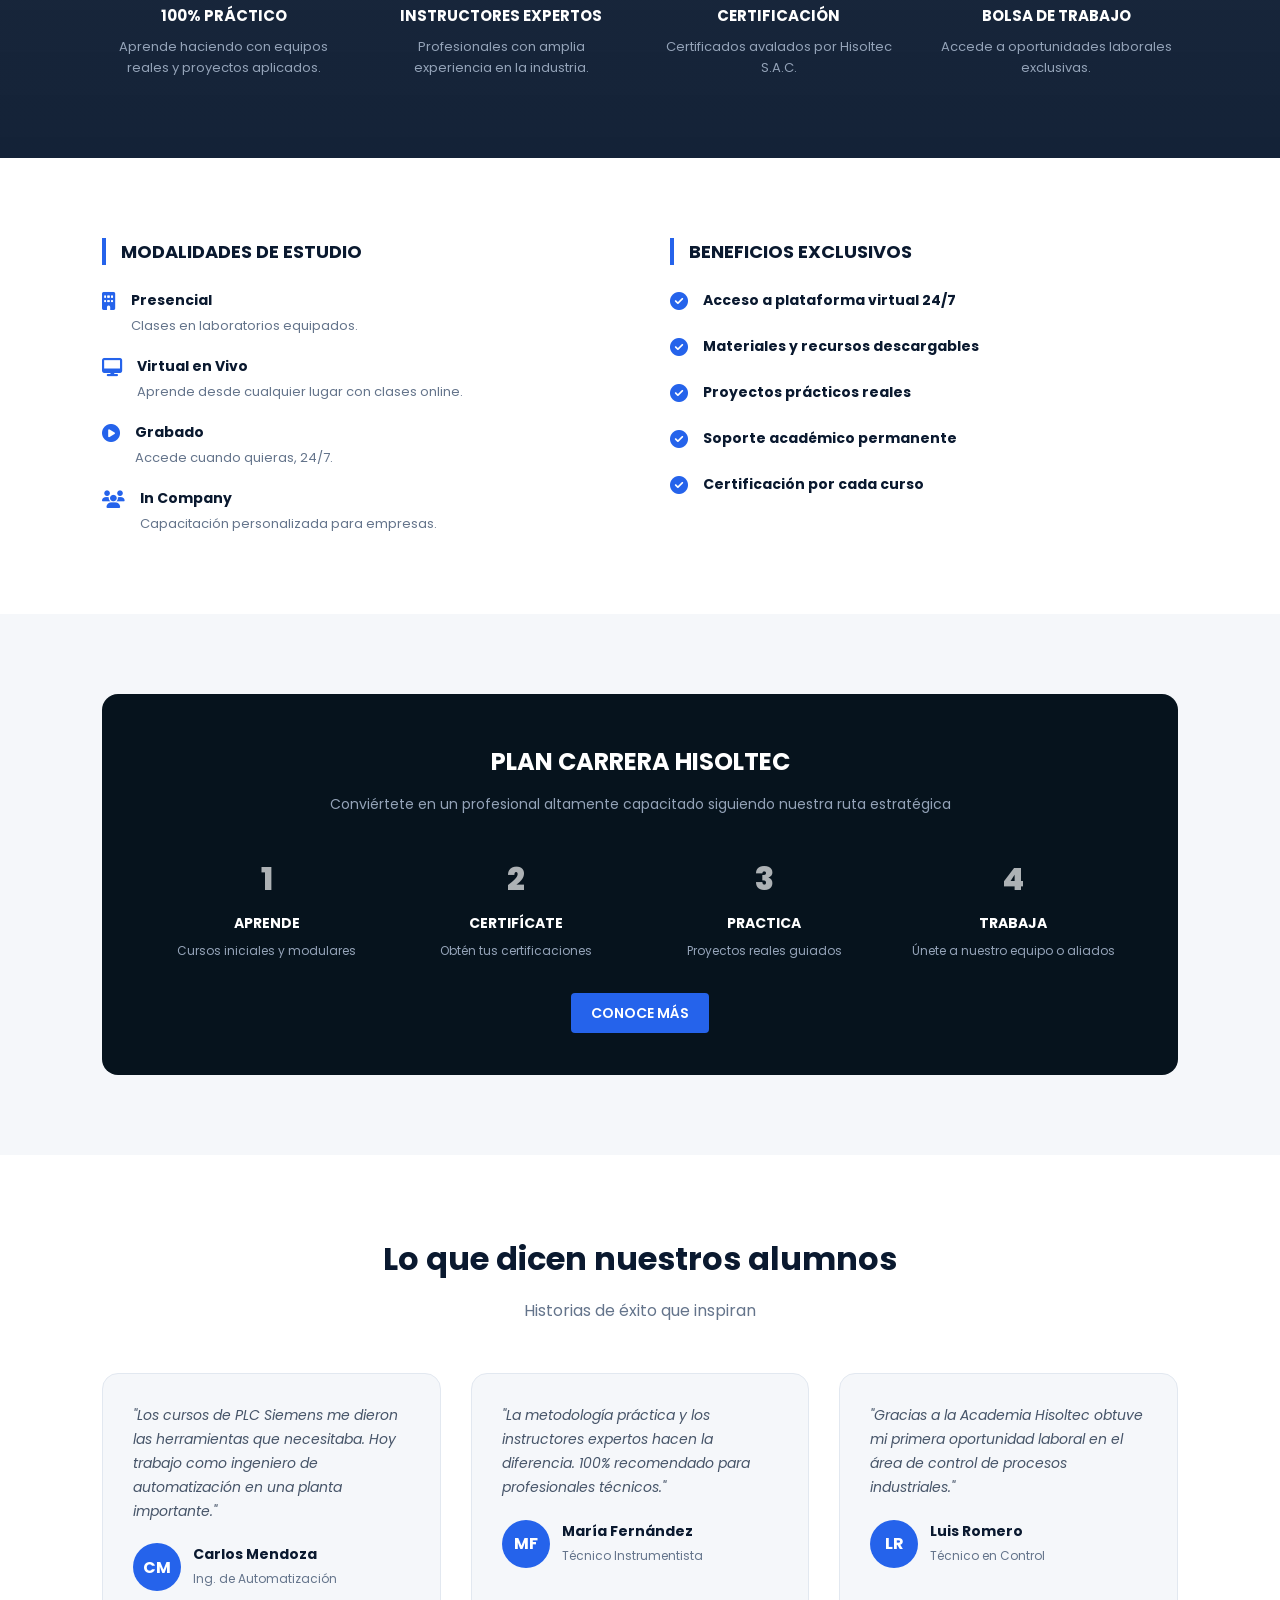
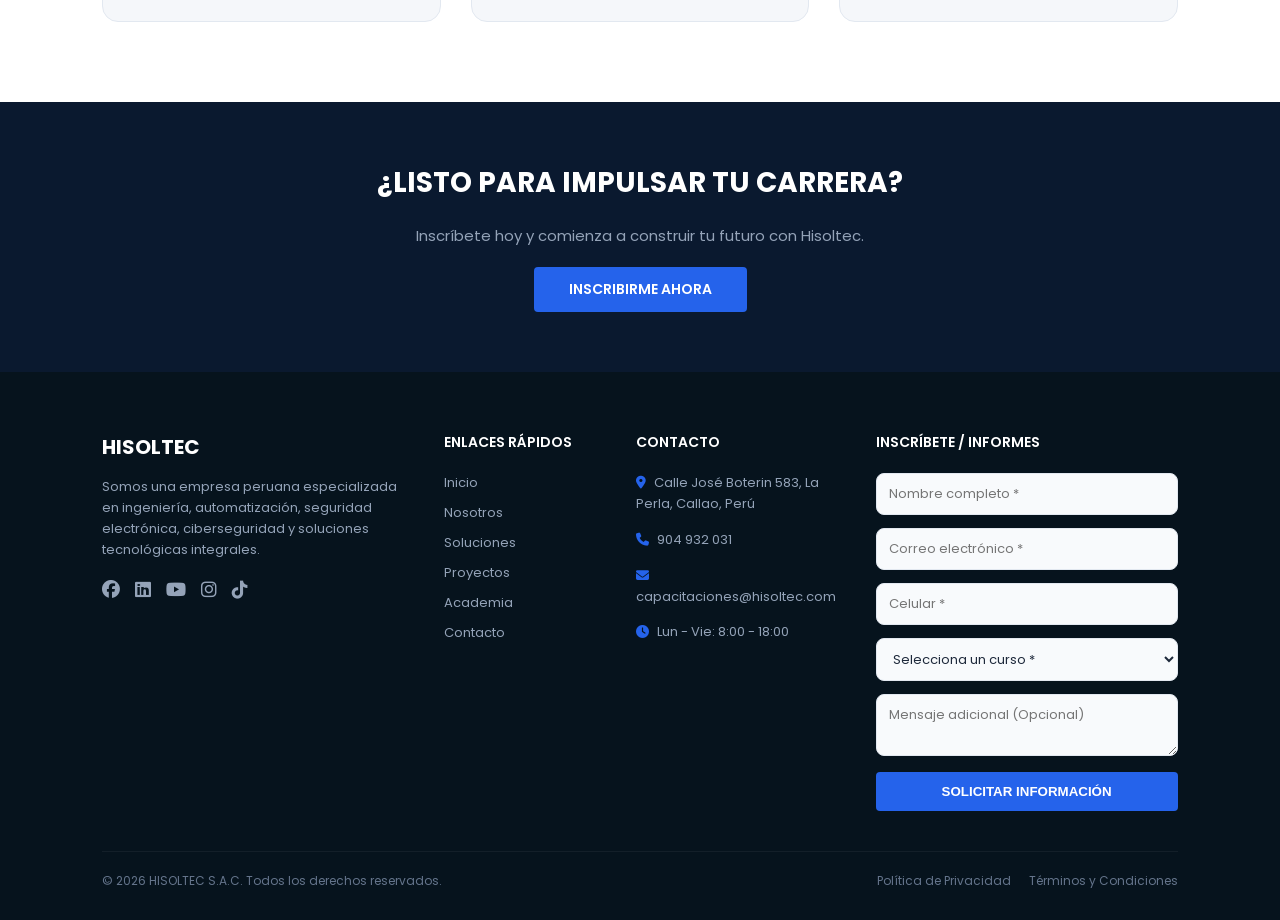
==== commit 5a9a3f11: "Update cursos.html" ====
--- a/cursos.html
+++ b/cursos.html
@@ -70,7 +70,7 @@
         nav {
             background-color: var(--primary-dark);
             padding: 0px clamp(16px, 5%, 60px);
-            height: 72Apx;
+            height: 72px;
             position: sticky;
             top: 0;
             z-index: 1000;
@@ -1680,4 +1680,4 @@
         }
     </script>
 </body>
-</html>+</html>
